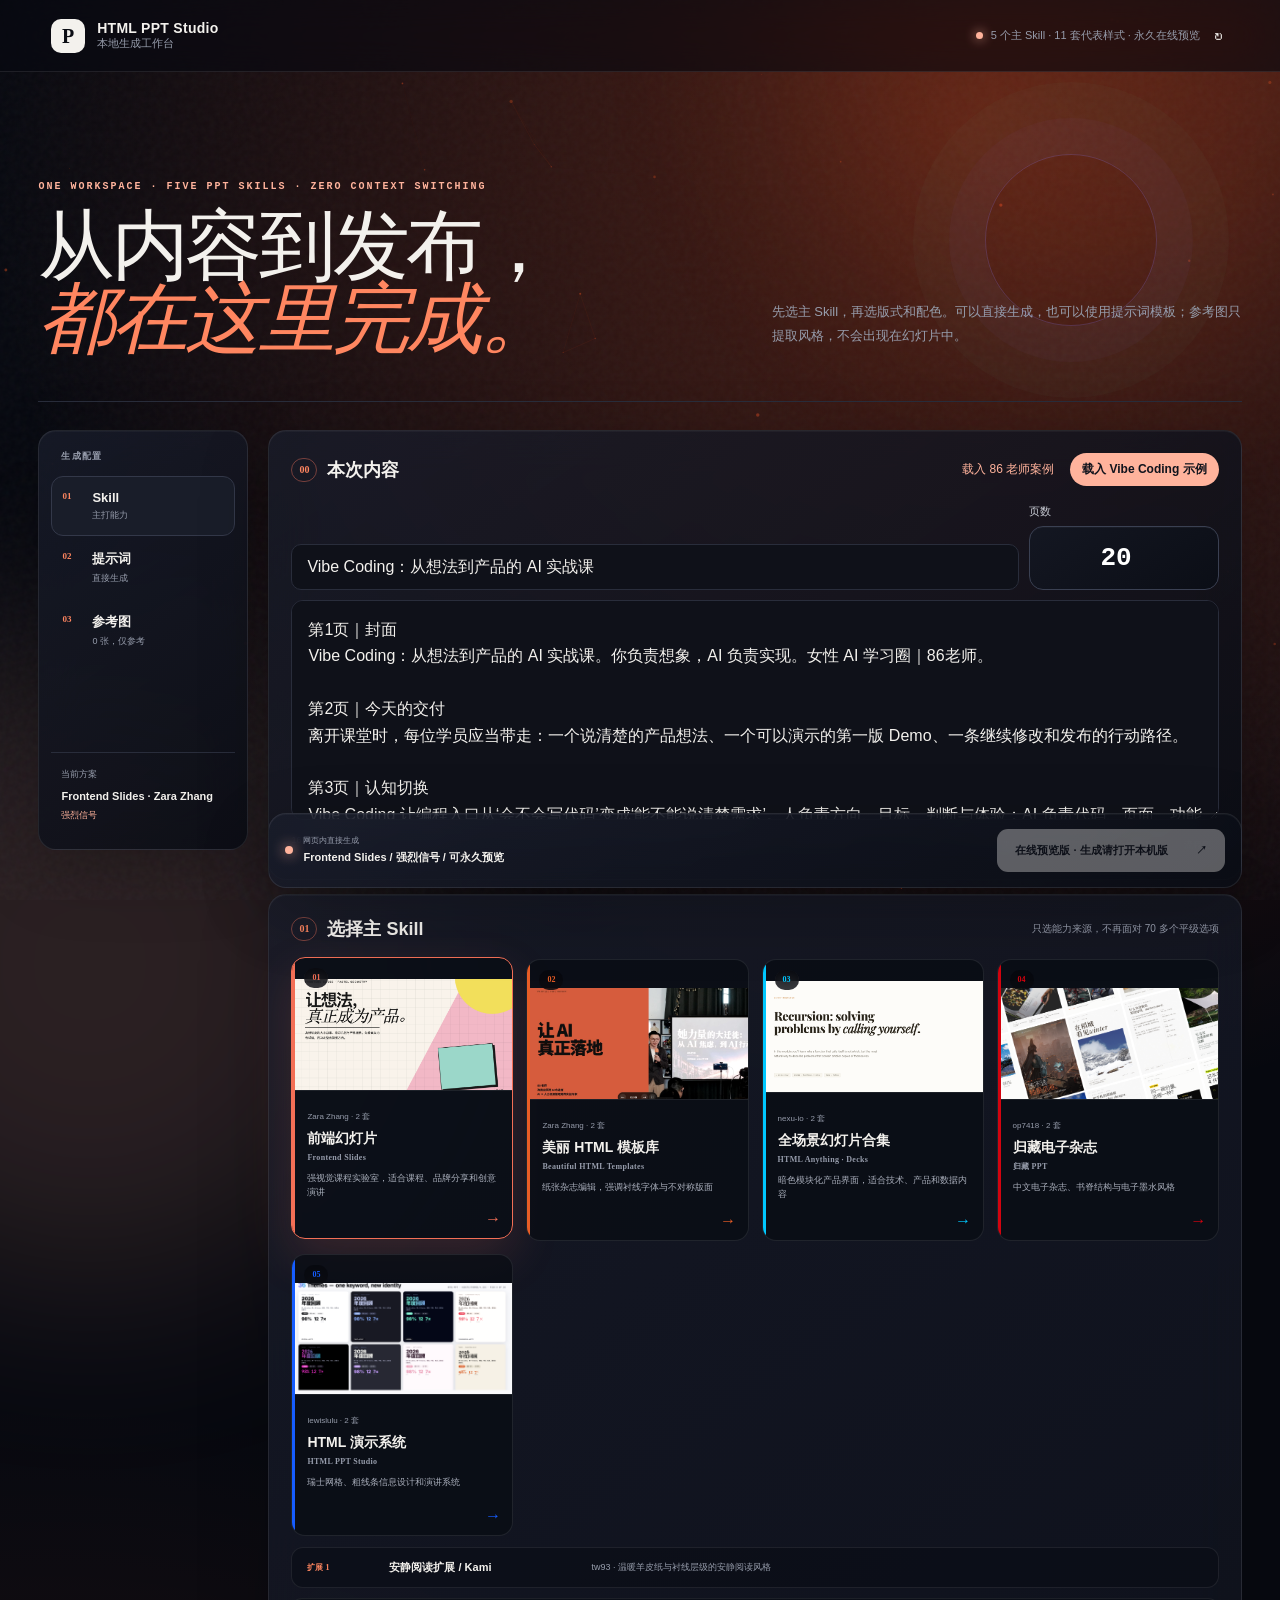
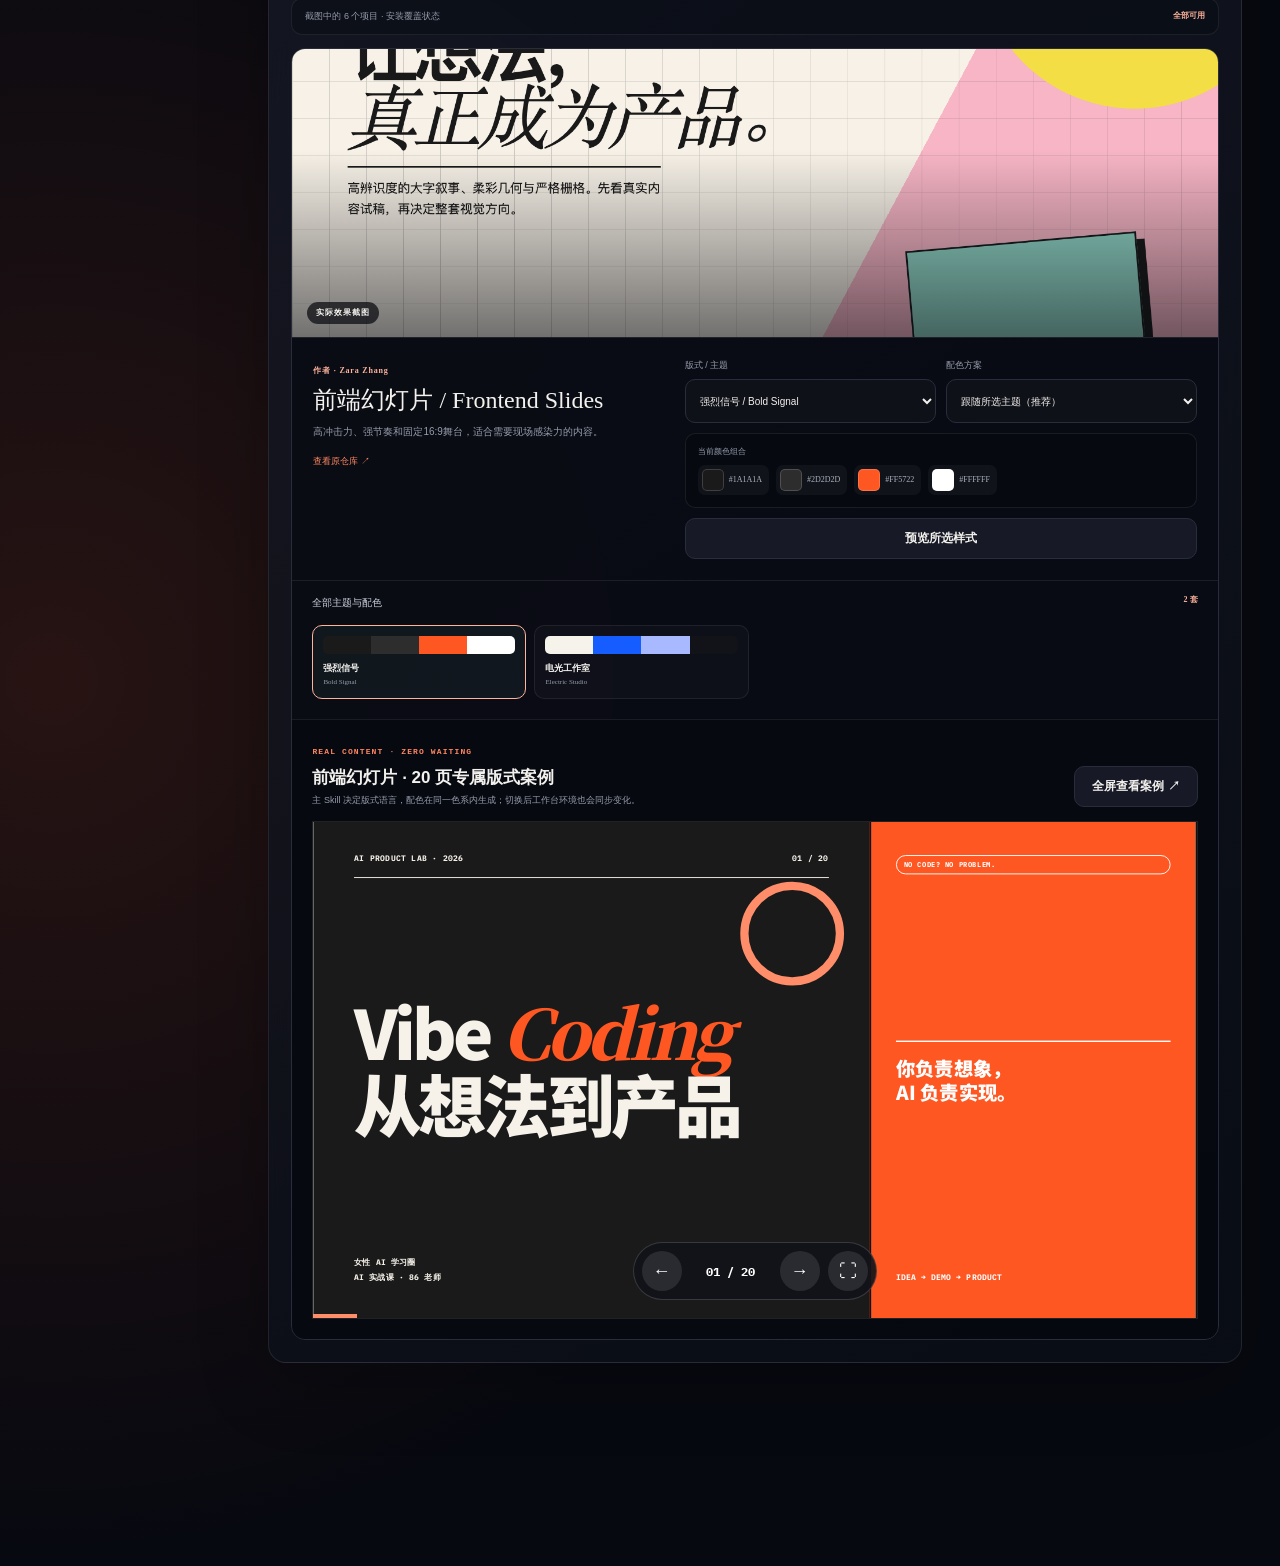
==== index.html @ 8010a440 "feat: publish HTML PPT studio preview" ====
<!doctype html>
<html lang="zh-CN">
<head>
  <meta charset="utf-8">
  <meta name="viewport" content="width=device-width,initial-scale=1">
  <title>HTML PPT Studio · 生成工作台</title>
  <link rel="stylesheet" href="./styles.css?v=20260814-2">
</head>
<body>
  <canvas id="ambient-canvas" aria-hidden="true"></canvas>
  <div class="aurora aurora-a" aria-hidden="true"></div>
  <div class="aurora aurora-b" aria-hidden="true"></div>
  <div class="noise"></div>
  <header class="topbar">
    <div class="brand"><span class="brand-mark">P</span><div><strong>HTML PPT Studio</strong><small>本地生成工作台</small></div></div>
    <div class="top-actions"><span class="status-dot"></span><span id="scan-status">正在读取本地 Skill…</span><button class="icon-btn" id="refresh-btn">↻</button></div>
  </header>

  <main class="v2-main">
    <section class="v2-hero">
      <div><p class="eyebrow">ONE WORKSPACE · FIVE PPT SKILLS · ZERO CONTEXT SWITCHING</p><h1>从内容到发布，<br><em>都在这里完成。</em></h1></div>
      <p>先选主 Skill，再选版式和配色。可以直接生成，也可以使用提示词模板；参考图只提取风格，不会出现在幻灯片中。</p>
    </section>

    <section class="cockpit">
      <aside class="mode-rail">
        <div class="rail-label">生成配置</div>
        <button class="rail-tab active" data-panel="skill-panel"><span>01</span><b>Skill</b><small>主打能力</small></button>
        <button class="rail-tab" data-panel="prompt-panel"><span>02</span><b>提示词</b><small id="prompt-tab-status">直接生成</small></button>
        <button class="rail-tab" data-panel="reference-panel"><span>03</span><b>参考图</b><small id="reference-count">0 张，仅参考</small></button>
        <div class="rail-summary"><span>当前方案</span><strong id="rail-skill">尚未选择</strong><small id="rail-style">—</small></div>
      </aside>

      <div class="builder">
        <section class="content-card">
          <div class="card-heading"><div><span class="step">00</span><h2>本次内容</h2></div><div class="sample-actions"><button class="text-btn" id="profile-sample-btn">载入 86 老师案例</button><button class="text-btn featured" id="sample-btn">载入 Vibe Coding 示例</button></div></div>
          <div class="content-topline"><input id="deck-title" class="title-input" placeholder="主题，例如：Vibe Coding 从想法到产品"><label>页数 <input id="page-count" type="number" value="20" min="3" max="60"></label></div>
          <textarea id="content-input" placeholder="粘贴正文、大纲、文章或会议材料……"></textarea>
          <div class="content-meta"><span id="char-count">0 字</span><div id="content-tags"><span>等待内容</span></div></div>
        </section>

        <section class="config-panel active" id="skill-panel">
          <div class="card-heading"><div><span class="step">01</span><h2>选择主 Skill</h2></div><p>只选能力来源，不再面对 70 多个平级选项</p></div>
          <div class="family-grid" id="family-grid"></div>
          <div class="extension-row" id="extension-row"></div>
          <details class="coverage-drawer"><summary>截图中的 6 个项目 · 安装覆盖状态 <b>全部可用</b></summary><div id="coverage-list"></div></details>
          <div class="skill-detail hidden" id="skill-detail">
            <div class="skill-showcase"><img id="detail-image" alt="Skill 实际效果截图"><span>实际效果截图</span></div>
            <div class="detail-main">
              <div class="detail-copy"><span id="detail-author">作者</span><h3 id="detail-name">Skill</h3><p id="detail-reason"></p><a id="detail-repo" target="_blank" rel="noreferrer">查看原仓库 ↗</a></div>
              <div class="detail-controls">
                <label>版式 / 主题<select id="style-select"></select></label>
                <label>配色方案<select id="color-select"></select></label>
                <div class="selected-palette"><small>当前颜色组合</small><div id="selected-palette-swatches"></div></div>
                <button class="secondary-btn" id="style-preview-btn">预览所选样式</button>
              </div>
            </div>
            <details class="theme-drawer" open><summary><span>全部主题与配色</span><b id="theme-count">0 套</b></summary><div class="theme-gallery" id="theme-gallery"></div></details>
            <section class="instant-case">
              <div class="instant-case-head"><div><span>REAL CONTENT · ZERO WAITING</span><h3 id="instant-case-title">Vibe Coding · 20 页完整课程案例</h3><p id="instant-case-copy">已按完整文稿重构为 20 页；切换任一 Skill、主题或配色即可即时查看。</p></div><button class="secondary-btn" id="open-case-btn">全屏查看案例 ↗</button></div>
              <div class="instant-case-stage"><iframe id="instant-case-frame" title="真实内容案例" sandbox="allow-scripts allow-same-origin allow-forms allow-popups"></iframe></div>
            </section>
          </div>
        </section>

        <section class="config-panel" id="prompt-panel">
          <div class="card-heading"><div><span class="step">02</span><h2>内容生成方式</h2></div><p>直接生成，或套用一个可编辑的提示词模板</p></div>
          <div class="generation-mode">
            <button class="mode-choice active" data-mode="direct"><span>DIRECT</span><b>直接生成</b><small>保留原内容，由所选 Skill 负责结构化</small></button>
            <button class="mode-choice" data-mode="template"><span>PROMPT</span><b>提示词模板</b><small>用流程图、发布会等叙事模板约束生成</small></button>
          </div>
          <div id="template-area" class="template-area hidden">
            <div class="prompt-template-list" id="prompt-template-list"></div>
            <label class="prompt-editor-label">当前提示词，可直接修改<textarea id="prompt-editor"></textarea></label>
          </div>
          <div id="direct-note" class="direct-note"><strong>直接模式</strong><p>系统会把正文、页数、Skill、版式和配色一起交给 Codex，不额外改变你的叙事意图。</p></div>
        </section>

        <section class="config-panel" id="reference-panel">
          <div class="card-heading"><div><span class="step">03</span><h2>添加参考图</h2></div><p>只参考视觉语言，绝不把原图展示到 PPT 页面</p></div>
          <div class="reference-style-block"><div class="mini-heading"><span>已提炼的参考风格</span><small>可直接叠加到任一 Skill</small></div><div id="reference-style-list"></div></div>
          <label class="dropzone" id="dropzone"><input id="reference-input" type="file" accept="image/*" multiple><span class="drop-icon">＋</span><b>拖入或选择新的参考图</b><small>最多 5 张，每张不超过 8MB；生成时作为视觉输入传给 Codex</small></label>
          <div class="reference-grid" id="reference-grid"></div>
          <div class="privacy-note"><span>PRIVATE</span> 图片只保存在本次生成目录中，不会显示在幻灯片里。</div>
        </section>

        <section class="launch-card">
          <div><span class="ready-dot"></span><div><small>网页内直接生成</small><strong id="launch-summary">请选择一个主 Skill</strong></div></div>
          <button class="launch-btn" id="generate-btn" disabled>开始生成 HTML PPT <span>→</span></button>
        </section>

        <section class="job-card hidden" id="job-card">
          <div class="job-head"><div><span class="job-pulse"></span><div><small id="job-status-label">CODEX IS WORKING</small><h2 id="job-title">正在生成</h2></div></div><span id="job-time">刚刚</span></div>
          <div class="job-progress"><i id="job-progress-bar"></i></div>
          <div class="job-metrics">
            <div><small>估算进度</small><strong id="job-progress-text">5%</strong><span id="job-stage">正在排队</span></div>
            <div><small>已用时间</small><strong id="job-elapsed">00:00</strong><span>实时计时</span></div>
            <div><small>预计剩余</small><strong id="job-remaining">约 06:00</strong><span>根据当前阶段估算</span></div>
          </div>
          <aside class="waiting-quote" id="waiting-quote">
            <div class="quote-label"><span>OBSIDIAN WIKI</span><small id="quote-counter">等待时读一句 · 1 / 100</small></div>
            <blockquote id="waiting-quote-text">真正的自动化，是把重复交给机器，把判断留给人。</blockquote>
            <cite id="waiting-quote-source">来自「纳瓦尔宝典」</cite>
          </aside>
          <pre id="job-log">任务已创建…</pre>
          <div class="result-wrap hidden" id="result-wrap">
            <div class="result-toolbar"><strong>生成结果</strong><a id="result-link" target="_blank">在新窗口打开 ↗</a></div>
            <iframe id="result-frame" sandbox="allow-scripts allow-forms allow-popups allow-same-origin"></iframe>
          </div>
        </section>
      </div>
    </section>
  </main>

  <dialog id="preview-dialog" class="modal preview-modal">
    <div class="modal-head"><div><small>LIVE PREVIEW</small><h3 id="preview-title">样式预览</h3></div><button class="close-btn" data-close="preview-dialog">×</button></div>
    <div id="preview-stage" class="preview-stage"></div>
  </dialog>
  <script src="./app.js?v=20260814-2"></script>
</body>
</html>
---- styles.css ----
:root{--bg:#0b0d14;--panel:#12151f;--panel-2:#171a26;--line:#292d3b;--text:#f3f1ed;--muted:#969cab;--workspace-color:#6558f5;--violet:#8b7cf6;--coral:#ff795f;--mint:#74e0bd;--paper:#f2eadc;--shadow:0 24px 70px rgba(0,0,0,.36)}
*{box-sizing:border-box}html{scroll-behavior:smooth}body{margin:0;background:radial-gradient(circle at 75% 8%,rgba(91,73,202,.14),transparent 26%),var(--bg);color:var(--text);font-family:Inter,"PingFang SC","Microsoft YaHei",sans-serif;min-height:100vh}.noise{position:fixed;inset:0;pointer-events:none;opacity:.04;background-image:url("data:image/svg+xml,%3Csvg viewBox='0 0 180 180' xmlns='http://www.w3.org/2000/svg'%3E%3Cfilter id='n'%3E%3CfeTurbulence type='fractalNoise' baseFrequency='.9' numOctaves='2' stitchTiles='stitch'/%3E%3C/filter%3E%3Crect width='100%25' height='100%25' filter='url(%23n)' opacity='.8'/%3E%3C/svg%3E");z-index:20}.topbar{height:72px;border-bottom:1px solid var(--line);display:flex;align-items:center;justify-content:space-between;padding:0 max(28px,4vw);position:sticky;top:0;background:rgba(11,13,20,.82);backdrop-filter:blur(18px);z-index:10}.brand{display:flex;align-items:center;gap:12px}.brand-mark{display:grid;place-items:center;width:34px;height:34px;background:var(--text);color:var(--bg);font:900 20px/1 Georgia;border-radius:10px}.brand div{display:flex;flex-direction:column}.brand strong{font-size:14px;letter-spacing:.02em}.brand small,.top-actions{font-size:11px;color:var(--muted)}.top-actions{display:flex;align-items:center;gap:8px}.status-dot{width:7px;height:7px;background:var(--mint);border-radius:50%;box-shadow:0 0 12px var(--mint)}button,input,textarea,select{font:inherit}.icon-btn,.close-btn{border:0;background:transparent;color:var(--text);cursor:pointer}.icon-btn{font-size:18px}.close-btn{font-size:28px;font-weight:200}main{width:min(1440px,92vw);margin:auto;padding-bottom:140px}.hero{min-height:390px;display:grid;grid-template-columns:1.2fr .8fr;align-items:center;border-bottom:1px solid var(--line)}.eyebrow{font:600 10px/1.4 ui-monospace,SFMono-Regular,Menlo,monospace;letter-spacing:.2em;color:var(--mint)}h1{font:500 clamp(48px,7vw,96px)/.96 Georgia,"Songti SC",serif;letter-spacing:-.045em;margin:18px 0 28px}h1 em{color:var(--coral);font-weight:400}.hero-copy{color:var(--muted);font-size:15px;line-height:1.8;max-width:620px}.hero-orbit{width:260px;aspect-ratio:1;margin-left:auto;border:1px solid rgba(139,124,246,.4);border-radius:50%;position:relative;display:grid;place-items:center;box-shadow:inset 0 0 60px rgba(139,124,246,.08)}.hero-orbit:before,.hero-orbit:after{content:"";position:absolute;border:1px solid rgba(255,255,255,.1);border-radius:50%;inset:34px}.hero-orbit:after{inset:70px}.hero-orbit b{font:800 38px/1 ui-monospace;color:var(--violet);letter-spacing:-.08em}.hero-orbit span{position:absolute;width:12px;height:12px;border-radius:50%;background:var(--coral);box-shadow:0 0 20px currentColor}.hero-orbit span:nth-child(1){top:26px;left:58px;color:var(--coral)}.hero-orbit span:nth-child(2){right:8px;top:122px;background:var(--mint);color:var(--mint)}.hero-orbit span:nth-child(3){bottom:24px;left:68px;background:var(--violet);color:var(--violet)}.workspace-grid{display:grid;grid-template-columns:1.25fr .75fr;gap:18px;margin-top:34px}.panel{background:linear-gradient(145deg,rgba(24,27,40,.96),rgba(16,19,28,.98));border:1px solid var(--line);border-radius:20px;padding:24px;box-shadow:0 16px 50px rgba(0,0,0,.16)}.panel-head,.section-title,.section-title>div{display:flex;align-items:center}.panel-head{gap:12px;margin-bottom:18px}.panel-head h2,.section-title h2{font-size:20px;margin:0}.panel-head p,.section-title p{font-size:12px;color:var(--muted);margin:4px 0 0}.step{font:700 10px/1 ui-monospace;color:var(--coral);border:1px solid rgba(255,121,95,.4);border-radius:99px;padding:6px 7px}.text-btn{margin-left:auto;border:0;color:var(--mint);background:transparent;font-size:12px;cursor:pointer}.title-input,textarea,.search,input,select{color:var(--text);background:#0f1119;border:1px solid var(--line);outline:none}.title-input{width:100%;padding:13px 15px;border-radius:10px;margin-bottom:10px}.composer-panel textarea{width:100%;height:275px;resize:vertical;border-radius:12px;padding:16px;line-height:1.7}.title-input:focus,textarea:focus,.search:focus-within{border-color:var(--violet);box-shadow:0 0 0 3px rgba(139,124,246,.1)}.composer-foot{display:flex;justify-content:space-between;align-items:center;margin-top:12px;color:var(--muted);font-size:11px}.primary-btn,.secondary-btn{border-radius:10px;padding:11px 17px;cursor:pointer;font-weight:700;font-size:12px}.primary-btn{border:0;background:var(--text);color:#10121a}.primary-btn span{margin-left:14px}.secondary-btn{border:1px solid var(--line);background:var(--panel-2);color:var(--text)}.empty-state{height:330px;display:grid;place-items:center;text-align:center;color:var(--muted);padding:40px}.empty-state p{font-size:12px;line-height:1.7;max-width:250px}.radar{width:94px;height:94px;border:1px solid var(--line);border-radius:50%;position:relative;background:repeating-radial-gradient(circle,transparent 0 15px,rgba(139,124,246,.16) 16px 17px)}.radar:before{content:"";position:absolute;inset:46px 0 0 46px;border-left:1px solid var(--violet);transform-origin:top left;transform:rotate(-38deg);height:42px;box-shadow:-5px -16px 26px rgba(139,124,246,.45)}.hidden{display:none!important}.insight-content{padding-top:6px}.insight-hero{background:linear-gradient(135deg,rgba(139,124,246,.2),rgba(255,121,95,.07));border:1px solid rgba(139,124,246,.25);border-radius:14px;padding:20px;display:flex;justify-content:space-between;align-items:center}.insight-hero span{font-size:11px;color:var(--muted)}.insight-hero strong{font:500 24px/1 Georgia,"Songti SC",serif}.chips{display:flex;flex-wrap:wrap;gap:7px;margin:16px 0}.chip{border:1px solid var(--line);color:#b8bdc9;border-radius:99px;padding:6px 9px;font-size:10px}.metric-grid{display:grid;grid-template-columns:repeat(3,1fr);gap:8px}.metric-grid div{padding:13px;background:#0e1018;border-radius:10px}.metric-grid small{display:block;color:var(--muted);font-size:9px;margin-bottom:7px}.metric-grid strong{font-size:13px}.insight-reason{font-size:11px;line-height:1.7;color:var(--muted);border-left:2px solid var(--coral);padding-left:12px;margin-top:18px}.recommend-section,.library-section{margin-top:64px}.section-title{justify-content:space-between;margin-bottom:20px}.section-title>div{gap:11px}.recommend-grid{display:grid;grid-template-columns:repeat(3,1fr);gap:16px}.recommend-card,.template-card{border:1px solid var(--line);background:var(--panel);border-radius:17px;overflow:hidden;transition:.22s ease;position:relative}.recommend-card:hover,.template-card:hover{transform:translateY(-4px);border-color:#454b60;box-shadow:var(--shadow)}.visual-card{height:210px;position:relative;padding:22px;color:var(--card-text,#fff);background:var(--card-bg,#222);overflow:hidden}.visual-card:before{content:"";position:absolute;width:170px;height:170px;border-radius:50%;right:-50px;top:-60px;background:var(--accent-1);opacity:.85;filter:blur(1px)}.visual-card:after{content:"";position:absolute;width:95px;height:95px;border-radius:50%;right:42px;bottom:-42px;background:var(--accent-2);opacity:.7}.visual-card .mini-kicker{font:700 8px/1 ui-monospace;letter-spacing:.16em;position:relative;z-index:1}.visual-card h3{font:500 27px/1.02 Georgia,"Songti SC",serif;max-width:78%;position:absolute;left:22px;bottom:22px;margin:0;z-index:1}.recommend-badge{position:absolute;top:13px;right:13px;background:rgba(10,12,18,.78);backdrop-filter:blur(8px);border-radius:99px;padding:7px 10px;font-size:9px;z-index:2}.card-body{padding:18px}.card-meta{font:700 9px/1 ui-monospace;color:var(--coral);letter-spacing:.08em}.card-body h3{margin:9px 0 7px;font-size:16px}.card-body p{color:var(--muted);font-size:11px;line-height:1.6;height:36px;overflow:hidden}.card-actions{display:flex;gap:8px;margin-top:14px}.card-actions button{flex:1}.toolbar{display:flex;gap:12px;align-items:center;margin-bottom:18px}.search{height:40px;border-radius:10px;display:flex;align-items:center;padding:0 12px;flex:1}.search input{border:0;background:transparent;width:100%;padding-left:8px}.filter-group{display:flex;background:#0f1119;border:1px solid var(--line);border-radius:10px;padding:3px}.filter{border:0;background:transparent;color:var(--muted);padding:8px 10px;font-size:10px;border-radius:7px;cursor:pointer}.filter.active{background:var(--panel-2);color:var(--text)}select{height:40px;border-radius:10px;padding:0 10px;font-size:10px}.catalog-grid{display:grid;grid-template-columns:repeat(4,1fr);gap:14px}.template-card .visual-card{height:150px}.template-card .visual-card h3{font-size:20px}.template-card .card-body{padding:14px}.template-card .card-body h3{font-size:14px}.template-card.selected{border-color:var(--mint);box-shadow:0 0 0 2px rgba(116,224,189,.14)}.tag-row{display:flex;gap:5px;overflow:hidden;margin-top:9px}.tag{font-size:8px;color:var(--muted);padding:4px 6px;background:#0e1018;border-radius:99px;white-space:nowrap}.load-more{display:block;margin:24px auto 0;border:1px solid var(--line);background:transparent;color:var(--text);border-radius:99px;padding:10px 20px;cursor:pointer}.selection-dock{position:fixed;left:50%;bottom:24px;transform:translateX(-50%);width:min(1080px,92vw);height:78px;background:rgba(22,25,37,.92);backdrop-filter:blur(22px);border:1px solid #383d4e;border-radius:18px;box-shadow:var(--shadow);z-index:15;display:flex;align-items:center;padding:12px;gap:14px}.dock-swatch{width:52px;height:52px;border-radius:12px;background:linear-gradient(135deg,var(--violet),var(--coral))}.dock-copy{display:flex;flex-direction:column;min-width:190px}.dock-copy small{color:var(--muted);font-size:9px}.dock-copy strong{font-size:14px;margin:3px 0}.dock-copy span{font-size:9px;color:var(--muted)}.dock-options{display:flex;gap:12px;margin-left:auto}.dock-options label{font-size:10px;color:#bdc1cc}.modal{width:min(1180px,92vw);border:1px solid #383d4e;border-radius:20px;background:#10131c;color:var(--text);padding:0;box-shadow:var(--shadow)}.modal::backdrop{background:rgba(3,4,8,.78);backdrop-filter:blur(7px)}.modal-head{height:72px;padding:0 22px;border-bottom:1px solid var(--line);display:flex;align-items:center;justify-content:space-between}.modal-head small{font:700 8px/1 ui-monospace;letter-spacing:.16em;color:var(--mint)}.modal-head h3{margin:6px 0 0;font-size:17px}.preview-stage{aspect-ratio:16/9;background:#080a10;margin:24px;border-radius:12px;overflow:hidden}.preview-stage iframe{width:100%;height:100%;border:0;background:white}.synthetic-preview{height:100%;display:grid;place-items:center;text-align:left;padding:8%;position:relative;overflow:hidden}.synthetic-preview:before{content:"";position:absolute;width:42%;aspect-ratio:1;border-radius:50%;background:var(--sp1);right:-10%;top:-20%}.synthetic-preview div{position:relative;z-index:1;width:100%}.synthetic-preview small{font:700 10px/1 ui-monospace;letter-spacing:.18em}.synthetic-preview h4{font:500 clamp(36px,6vw,82px)/.95 Georgia,"Songti SC",serif;margin:20px 0;max-width:72%}.tryout-info{padding:16px 22px;display:flex;justify-content:space-between;color:var(--muted);font-size:10px}.tryout-info span{color:var(--mint)}.slides-row{display:grid;grid-template-columns:repeat(3,1fr);gap:12px;padding:0 22px 24px}.mock-slide{aspect-ratio:16/9;border-radius:10px;padding:7%;position:relative;overflow:hidden;color:var(--mock-text);background:var(--mock-bg)}.mock-slide:before{content:"";position:absolute;width:45%;aspect-ratio:1;border-radius:50%;right:-22%;top:-35%;background:var(--mock-a);opacity:.8}.mock-slide small,.mock-slide h4,.mock-slide p,.mock-slide ol{position:relative;z-index:1}.mock-slide small{font:700 6px/1 ui-monospace;letter-spacing:.12em}.mock-slide h4{font:500 20px/1.05 Georgia,"Songti SC",serif;margin:12px 0;max-width:80%}.mock-slide p,.mock-slide li{font-size:7px;line-height:1.5;max-width:82%}.mock-slide ol{padding-left:14px}.brief-modal{width:min(860px,92vw)}.brief-modal textarea{width:calc(100% - 44px);height:440px;margin:22px;padding:18px;border-radius:12px;resize:vertical;line-height:1.65;font-family:ui-monospace,SFMono-Regular,Menlo,monospace;font-size:11px}.brief-actions{display:flex;align-items:center;gap:10px;padding:0 22px 22px}.brief-actions span{margin-right:auto;color:var(--muted);font-size:10px}
@media(max-width:1000px){.catalog-grid{grid-template-columns:repeat(3,1fr)}.dock-options{display:none}}
@media(max-width:760px){main{width:min(94vw,680px)}.hero{grid-template-columns:1fr;min-height:440px}.hero-orbit{display:none}.workspace-grid{grid-template-columns:1fr}.recommend-grid,.catalog-grid{grid-template-columns:1fr 1fr}.toolbar{flex-wrap:wrap}.search{flex-basis:100%}.selection-dock{height:auto;flex-wrap:wrap}.dock-copy{min-width:0;flex:1}.slides-row{grid-template-columns:1fr}.top-actions #scan-status{display:none}}
@media(max-width:500px){.recommend-grid,.catalog-grid{grid-template-columns:1fr}.hero h1{font-size:50px}.filter-group{overflow:auto;width:100%}.selection-dock .secondary-btn{display:none}}

/* V2 cockpit */
.v2-main{width:min(1380px,94vw);padding-bottom:100px}.v2-hero{min-height:330px;display:flex;align-items:flex-end;justify-content:space-between;border-bottom:1px solid var(--line);padding:54px 0 44px}.v2-hero h1{font-size:clamp(46px,6vw,82px);margin:16px 0 0}.v2-hero>p{max-width:470px;color:var(--muted);font-size:13px;line-height:1.8;margin:0 0 10px}.cockpit{display:grid;grid-template-columns:210px minmax(0,1fr);gap:20px;margin-top:28px}.mode-rail{position:sticky;top:92px;align-self:start;background:#10131c;border:1px solid var(--line);border-radius:18px;padding:12px}.rail-label{font:700 9px/1 ui-monospace;letter-spacing:.14em;color:var(--muted);padding:9px 10px 15px}.rail-tab{width:100%;display:grid;grid-template-columns:30px 1fr;grid-template-rows:auto auto;text-align:left;border:1px solid transparent;background:transparent;color:var(--text);padding:13px 10px;border-radius:12px;cursor:pointer}.rail-tab span{grid-row:1/3;color:var(--coral);font:700 9px/1.4 ui-monospace}.rail-tab b{font-size:13px}.rail-tab small{color:var(--muted);font-size:9px;margin-top:4px}.rail-tab.active{background:#191d29;border-color:#333849}.rail-summary{margin-top:90px;border-top:1px solid var(--line);padding:15px 10px;display:flex;flex-direction:column}.rail-summary span{color:var(--muted);font-size:9px}.rail-summary strong{font-size:11px;margin:8px 0 5px;line-height:1.4}.rail-summary small{color:var(--mint);font-size:9px;line-height:1.4}.builder{min-width:0}.content-card,.config-panel,.launch-card,.job-card{background:linear-gradient(145deg,rgba(23,26,39,.98),rgba(15,18,27,.98));border:1px solid var(--line);border-radius:18px;padding:22px;margin-bottom:14px}.card-heading{display:flex;align-items:center;justify-content:space-between;margin-bottom:18px}.card-heading>div{display:flex;align-items:center;gap:10px}.card-heading h2{font-size:18px;margin:0}.card-heading p{color:var(--muted);font-size:10px;margin:0}.content-topline{display:grid;grid-template-columns:1fr 120px;gap:10px}.content-topline .title-input{margin:0}.content-topline label,.detail-controls label{display:flex;flex-direction:column;gap:7px;color:var(--muted);font-size:9px}.content-topline label input{height:44px;border-radius:10px;padding:0 12px}.content-card>textarea{width:100%;height:220px;border-radius:12px;padding:16px;margin-top:10px;resize:vertical;line-height:1.65}.content-meta{display:flex;justify-content:space-between;margin-top:10px;color:var(--muted);font-size:9px}.content-meta div{display:flex;gap:6px}.content-meta div span{padding:5px 8px;background:#0d1018;border-radius:99px}.config-panel{display:none}.config-panel.active{display:block}.family-grid{display:grid;grid-template-columns:repeat(5,1fr);gap:10px}.family-card{min-height:170px;text-align:left;color:var(--text);background:#0e1119;border:1px solid var(--line);border-radius:14px;padding:15px;cursor:pointer;position:relative;overflow:hidden}.family-card:before{content:"";position:absolute;left:0;top:0;bottom:0;width:3px;background:var(--family-accent)}.family-card:hover,.family-card.selected{border-color:var(--family-accent);transform:translateY(-2px)}.family-card.selected{box-shadow:0 0 0 2px color-mix(in srgb,var(--family-accent) 18%,transparent)}.family-index{font:700 8px/1 ui-monospace;color:var(--family-accent)}.family-card small{color:var(--muted);font-size:8px}.family-card h3{font-size:14px;margin:9px 0}.family-card p{font-size:9px;line-height:1.55;color:#a9aebb;margin:0}.family-card i{position:absolute;right:12px;bottom:10px;color:var(--family-accent)}.skill-detail{display:grid;grid-template-columns:1fr 1.1fr;gap:24px;background:#0c0f17;border:1px solid var(--line);border-radius:14px;padding:18px;margin-top:13px}.detail-copy>span{font:700 8px/1 ui-monospace;color:var(--mint);letter-spacing:.1em}.detail-copy h3{font:500 24px/1.1 Georgia,"Songti SC",serif;margin:10px 0}.detail-copy p{font-size:10px;line-height:1.65;color:var(--muted)}.detail-copy a{color:var(--coral);font-size:9px;text-decoration:none}.detail-controls{display:grid;grid-template-columns:1fr 1fr;gap:10px}.detail-controls select{width:100%;height:44px}.detail-controls button{grid-column:1/3}.generation-mode{display:grid;grid-template-columns:1fr 1fr;gap:12px}.mode-choice{display:grid;text-align:left;padding:18px;border-radius:14px;border:1px solid var(--line);background:#0e1119;color:var(--text);cursor:pointer}.mode-choice span,.prompt-card span{font:700 8px/1 ui-monospace;color:var(--mint);letter-spacing:.12em}.mode-choice b{font-size:16px;margin:11px 0 6px}.mode-choice small{font-size:9px;color:var(--muted)}.mode-choice.active{border-color:var(--violet);background:rgba(139,124,246,.08)}.template-area{margin-top:14px}.prompt-template-list{display:grid;grid-template-columns:repeat(3,1fr);gap:10px}.prompt-card{display:flex;flex-direction:column;text-align:left;background:#0d1018;color:var(--text);border:1px solid var(--line);border-radius:12px;padding:14px;cursor:pointer}.prompt-card b{font-size:13px;margin:8px 0 5px}.prompt-card small{color:var(--muted);font-size:9px}.prompt-card.selected{border-color:var(--mint)}.prompt-editor-label{display:flex;flex-direction:column;gap:8px;color:var(--muted);font-size:9px;margin-top:12px}.prompt-editor-label textarea{height:150px;border-radius:12px;padding:14px;line-height:1.6}.direct-note,.privacy-note{margin-top:14px;padding:14px;border-left:2px solid var(--mint);background:#0d1018}.direct-note strong{font-size:11px}.direct-note p{color:var(--muted);font-size:9px;margin:6px 0 0}.dropzone{min-height:190px;border:1px dashed #41475a;border-radius:16px;display:flex;flex-direction:column;align-items:center;justify-content:center;cursor:pointer;background:#0d1018}.dropzone.dragging{border-color:var(--mint);background:rgba(116,224,189,.05)}.dropzone input{display:none}.drop-icon{width:42px;height:42px;border:1px solid var(--line);border-radius:50%;display:grid;place-items:center;font-size:22px;color:var(--mint)}.dropzone b{font-size:13px;margin:12px 0 6px}.dropzone small{font-size:9px;color:var(--muted)}.reference-grid{display:grid;grid-template-columns:repeat(5,1fr);gap:10px;margin-top:12px}.reference-grid figure{margin:0;position:relative;background:#0d1018;border-radius:10px;overflow:hidden}.reference-grid img{width:100%;height:100px;object-fit:cover}.reference-grid figcaption{font-size:8px;color:var(--muted);padding:7px;white-space:nowrap;overflow:hidden;text-overflow:ellipsis}.reference-grid button{position:absolute;right:5px;top:5px;width:22px;height:22px;border:0;border-radius:50%;background:rgba(0,0,0,.7);color:white;cursor:pointer}.privacy-note{font-size:9px;color:var(--muted)}.privacy-note span{font:700 8px/1 ui-monospace;color:var(--mint);margin-right:8px}.launch-card{display:flex;align-items:center;justify-content:space-between;padding:15px 16px;position:sticky;bottom:12px;z-index:8;box-shadow:var(--shadow)}.launch-card>div{display:flex;align-items:center;gap:10px}.launch-card>div>div{display:flex;flex-direction:column}.launch-card small{font-size:8px;color:var(--muted)}.launch-card strong{font-size:11px;margin-top:4px}.ready-dot{width:8px;height:8px;background:var(--mint);border-radius:50%;box-shadow:0 0 14px var(--mint)}.launch-btn{border:0;border-radius:11px;background:var(--text);color:#10121a;padding:14px 18px;font-weight:800;font-size:11px;cursor:pointer}.launch-btn:disabled{opacity:.35;cursor:not-allowed}.launch-btn span{margin-left:25px}.job-card{padding:0;overflow:hidden}.job-head{display:flex;justify-content:space-between;align-items:center;padding:20px}.job-head>div{display:flex;align-items:center;gap:12px}.job-head small{font:700 8px/1 ui-monospace;color:var(--mint)}.job-head h2{font-size:15px;margin:6px 0 0}.job-head>span{font-size:9px;color:var(--muted)}.job-pulse{width:12px;height:12px;border:2px solid var(--violet);border-radius:50%;box-shadow:0 0 18px var(--violet)}.job-progress{height:2px;background:#0b0d14}.job-progress i{display:block;width:12%;height:100%;background:linear-gradient(90deg,var(--violet),var(--mint));transition:width .4s}.job-card pre{max-height:210px;overflow:auto;margin:0;padding:18px 20px;background:#0a0d14;color:#aab0bd;font:9px/1.7 ui-monospace,SFMono-Regular,Menlo,monospace;white-space:pre-wrap}.result-wrap{border-top:1px solid var(--line)}.result-toolbar{height:48px;display:flex;align-items:center;justify-content:space-between;padding:0 18px}.result-toolbar strong{font-size:11px}.result-toolbar a{color:var(--mint);font-size:9px}.result-wrap iframe{width:100%;aspect-ratio:16/9;border:0;background:white}
@media(max-width:1100px){.family-grid{grid-template-columns:repeat(3,1fr)}.cockpit{grid-template-columns:170px 1fr}}
@media(max-width:760px){.v2-hero{display:block}.v2-hero>p{margin-top:22px}.cockpit{display:block}.mode-rail{position:static;display:grid;grid-template-columns:repeat(3,1fr);margin-bottom:12px}.rail-label,.rail-summary{display:none}.rail-tab{grid-template-columns:22px 1fr}.family-grid{grid-template-columns:1fr 1fr}.skill-detail{grid-template-columns:1fr}.prompt-template-list{grid-template-columns:1fr}.launch-card{bottom:6px}.reference-grid{grid-template-columns:repeat(3,1fr)}}

/* V3 visual system — aurora glass, particles, bilingual theme palettes */
body{background:radial-gradient(circle at 76% 4%,color-mix(in srgb,var(--workspace-color) 28%,transparent),transparent 31%),radial-gradient(circle at 4% 72%,color-mix(in srgb,var(--workspace-color) 13%,transparent),transparent 34%),#070910;min-height:100vh;transition:background .55s ease}
#ambient-canvas{position:fixed;inset:0;z-index:-3;pointer-events:none}
.aurora{position:fixed;width:50vw;height:50vw;border-radius:50%;filter:blur(110px);opacity:.14;z-index:-4;pointer-events:none;animation:aurora-drift 18s ease-in-out infinite alternate}
.aurora-a{background:var(--workspace-color);top:-24vw;right:-12vw}.aurora-b{background:color-mix(in srgb,var(--workspace-color) 48%,#ffffff);bottom:-30vw;left:-18vw;animation-delay:-8s}
.noise{position:fixed;inset:0;z-index:-2;pointer-events:none;opacity:.045;background-image:url("data:image/svg+xml,%3Csvg viewBox='0 0 180 180' xmlns='http://www.w3.org/2000/svg'%3E%3Cfilter id='n'%3E%3CfeTurbulence type='fractalNoise' baseFrequency='.85' numOctaves='3' stitchTiles='stitch'/%3E%3C/filter%3E%3Crect width='100%25' height='100%25' filter='url(%23n)' opacity='.8'/%3E%3C/svg%3E")}
@keyframes aurora-drift{to{transform:translate3d(10vw,7vh,0) scale(1.15)}}
.topbar{background:rgba(8,10,17,.68);backdrop-filter:blur(24px) saturate(140%);border-color:rgba(255,255,255,.09)}
.v2-hero{position:relative}.v2-hero:after{content:"";position:absolute;right:7%;top:25%;width:170px;height:170px;border:1px solid rgba(139,124,246,.24);border-radius:50%;box-shadow:0 0 0 36px rgba(139,124,246,.035),0 0 0 72px rgba(116,224,189,.025);animation:orbit-pulse 8s ease-in-out infinite}
@keyframes orbit-pulse{50%{transform:scale(1.08);opacity:.68}}
.content-card,.config-panel,.launch-card,.job-card,.mode-rail{background:linear-gradient(145deg,rgba(25,29,43,.78),rgba(10,13,21,.88));backdrop-filter:blur(22px) saturate(125%);border-color:rgba(255,255,255,.09);box-shadow:inset 0 1px 0 rgba(255,255,255,.035),0 22px 70px rgba(0,0,0,.22)}
.content-topline{grid-template-columns:minmax(0,1fr) 190px;align-items:end}.content-topline label{font-size:11px;letter-spacing:.08em;color:#c8cbd4}.content-topline label input{height:64px!important;border-radius:14px!important;padding:0 18px!important;font:750 26px/1 ui-monospace,SFMono-Regular,Menlo,monospace!important;text-align:center;color:#fff;background:linear-gradient(145deg,rgba(20,23,34,.96),rgba(11,14,22,.98));border-color:#3a4052;box-shadow:inset 0 1px 0 rgba(255,255,255,.035)}.content-topline label input:focus{border-color:var(--mint);box-shadow:0 0 0 3px rgba(116,224,189,.11),inset 0 1px 0 rgba(255,255,255,.04)}
.family-grid{grid-template-columns:repeat(4,1fr);gap:13px}
.family-card{min-height:282px;padding:0;background:rgba(10,13,21,.78);border-color:rgba(255,255,255,.09);transition:transform .28s ease,border-color .28s ease,box-shadow .28s ease}
.family-card:before{z-index:3}.family-card>img{width:100%;height:112px;object-fit:cover;display:block;border-bottom:1px solid rgba(255,255,255,.08);filter:saturate(.85) contrast(1.02);transition:transform .45s ease,filter .45s ease}.family-card:hover>img{transform:scale(1.035);filter:saturate(1) contrast(1.05)}
.family-card>.family-index{position:absolute;z-index:4;top:10px;left:12px;background:rgba(6,8,13,.78);backdrop-filter:blur(8px);padding:6px 8px;border-radius:99px}
.family-card>div{padding:14px 15px 17px}.family-card h3{margin:7px 0 9px}.family-card h3 em{display:block;font:600 8px/1.3 ui-monospace;color:var(--muted);margin-top:5px;font-style:normal;letter-spacing:.04em}.family-card i{z-index:4}.family-card.selected{box-shadow:0 18px 48px color-mix(in srgb,var(--family-accent) 16%,transparent)}
.extension-row{margin-top:11px}.extension-card{width:100%;border:1px solid rgba(255,255,255,.08);background:rgba(10,13,21,.62);color:var(--text);border-radius:12px;padding:12px 15px;display:grid;grid-template-columns:70px 190px 1fr;gap:12px;text-align:left;align-items:center}.extension-card span{font:700 8px/1 ui-monospace;color:var(--coral)}.extension-card b{font-size:11px}.extension-card small{font-size:9px;color:var(--muted)}.extension-card.selected{border-color:#b88b57}
.coverage-drawer{margin:10px 0 13px;border:1px solid rgba(255,255,255,.07);border-radius:11px;background:rgba(8,11,18,.46);padding:0 13px}.coverage-drawer summary{padding:11px 0;cursor:pointer;list-style:none;font-size:9px;color:var(--muted);display:flex;justify-content:space-between}.coverage-drawer summary::-webkit-details-marker{display:none}.coverage-drawer summary b{color:var(--mint);font-size:8px}#coverage-list{display:grid;grid-template-columns:repeat(2,1fr);gap:1px 18px;border-top:1px solid rgba(255,255,255,.06);padding:8px 0 11px}#coverage-list>div{display:grid;grid-template-columns:16px 145px 1fr auto;align-items:center;gap:7px;padding:7px 0}#coverage-list span{color:var(--mint)}#coverage-list b{font:600 8px/1 ui-monospace}#coverage-list small{font-size:8px;color:var(--muted)}#coverage-list em{font-style:normal;font-size:7px;color:var(--mint);border:1px solid rgba(116,224,189,.2);border-radius:99px;padding:4px 6px}
.skill-detail{display:block;padding:0;overflow:hidden;background:rgba(8,11,18,.72)}
.skill-showcase{position:relative;aspect-ratio:16/5;overflow:hidden;border-bottom:1px solid rgba(255,255,255,.09)}.skill-showcase img{width:100%;height:100%;object-fit:cover;object-position:center;display:block}.skill-showcase:after{content:"";position:absolute;inset:0;background:linear-gradient(180deg,transparent 35%,rgba(5,7,12,.55))}.skill-showcase>span{position:absolute;z-index:2;left:15px;bottom:13px;font:700 8px/1 ui-monospace;letter-spacing:.12em;background:rgba(5,7,12,.7);padding:7px 9px;border-radius:99px}
.detail-main{display:grid;grid-template-columns:.8fr 1.2fr;gap:30px;padding:21px}.detail-controls{align-content:start}.selected-palette{grid-column:1/3;padding:12px;border:1px solid rgba(255,255,255,.08);border-radius:10px;background:rgba(5,7,12,.45)}.selected-palette>small{display:block;font-size:8px;color:var(--muted);margin-bottom:8px}.selected-palette>div{display:flex;gap:7px;flex-wrap:wrap}.selected-palette span{display:flex;align-items:center;gap:5px;padding:4px 7px 4px 4px;border-radius:7px;background:rgba(255,255,255,.04)}.selected-palette i{width:22px;height:22px;border-radius:5px;background:var(--swatch);box-shadow:inset 0 0 0 1px rgba(255,255,255,.16)}.selected-palette b{font:500 8px/1 ui-monospace;color:#aeb3c0}
.theme-drawer{border-top:1px solid rgba(255,255,255,.08);padding:0 20px 20px}.theme-drawer summary{list-style:none;cursor:pointer;padding:15px 0;display:flex;justify-content:space-between;font-size:10px;color:#cbd0dc}.theme-drawer summary::-webkit-details-marker{display:none}.theme-drawer summary b{font:700 8px/1 ui-monospace;color:var(--mint)}
.theme-gallery{display:grid;grid-template-columns:repeat(4,minmax(0,1fr));gap:8px;max-height:350px;overflow:auto;padding-right:5px}.theme-chip{min-width:0;text-align:left;padding:10px;border-radius:10px;color:var(--text);background:rgba(255,255,255,.025);border:1px solid rgba(255,255,255,.07);cursor:pointer}.theme-chip.selected{border-color:var(--mint);background:rgba(116,224,189,.055)}.theme-chip>div{height:18px;display:flex;border-radius:5px;overflow:hidden;margin-bottom:8px}.theme-chip i{flex:1;background:var(--swatch)}.theme-chip b,.theme-chip small{display:block;white-space:nowrap;overflow:hidden;text-overflow:ellipsis}.theme-chip b{font-size:9px}.theme-chip small{font:500 7px/1.4 ui-monospace;color:var(--muted);margin-top:3px}
.reference-style-block{margin-bottom:14px}.mini-heading{display:flex;justify-content:space-between;align-items:center;margin-bottom:9px}.mini-heading span{font-size:11px}.mini-heading small{font-size:8px;color:var(--muted)}#reference-style-list{display:grid;grid-template-columns:1fr 2fr;gap:9px}.reference-style-card{min-height:112px;border:1px solid rgba(255,255,255,.08);border-radius:12px;background:rgba(8,11,18,.68);color:var(--text);padding:10px;text-align:left;display:flex;gap:12px;align-items:center;overflow:hidden}.reference-style-card.selected{border-color:var(--mint);box-shadow:0 0 0 2px rgba(116,224,189,.08)}.reference-style-card>img{width:150px;height:90px;object-fit:cover;border-radius:7px}.reference-style-card>.no-ref{width:74px;height:74px;display:grid;place-items:center;border:1px dashed rgba(255,255,255,.15);border-radius:50%;font:700 8px/1 ui-monospace;color:var(--muted)}.reference-style-card>div{min-width:0}.reference-style-card b,.reference-style-card small{display:block}.reference-style-card b{font-size:11px;margin-bottom:5px}.reference-style-card small{font-size:8px;color:var(--muted);line-height:1.5}.ref-swatches{display:flex;margin-top:8px}.ref-swatches i{width:26px;height:7px;background:var(--swatch)}
.dropzone{background:rgba(8,11,18,.58)}
@media(min-width:1080px){.prompt-template-list{grid-template-columns:repeat(4,1fr)}}
@media(max-width:1100px){.family-grid{grid-template-columns:repeat(2,1fr)}.theme-gallery{grid-template-columns:repeat(3,1fr)}}
@media(max-width:760px){.v2-hero:after{display:none}.family-grid{grid-template-columns:1fr}.detail-main{grid-template-columns:1fr}.detail-controls{grid-template-columns:1fr}.detail-controls button,.selected-palette{grid-column:auto}.theme-gallery{grid-template-columns:repeat(2,1fr)}#reference-style-list{grid-template-columns:1fr}.extension-card{grid-template-columns:60px 1fr}.extension-card small{grid-column:1/3}.skill-showcase{aspect-ratio:16/8}#coverage-list{grid-template-columns:1fr}#coverage-list>div{grid-template-columns:16px 120px 1fr auto}.content-topline{grid-template-columns:minmax(0,1fr) 132px}.content-topline label input{height:56px!important;font-size:22px!important}}
@media(prefers-reduced-motion:reduce){.aurora,.v2-hero:after{animation:none!important}.family-card,.family-card>img{transition:none!important}}

/* V4 generation progress + Obsidian Wiki quote intermission */
.job-metrics{display:grid;grid-template-columns:1.2fr 1fr 1fr;gap:1px;background:rgba(255,255,255,.07);border-bottom:1px solid rgba(255,255,255,.07)}
.job-metrics>div{min-height:104px;padding:18px 20px;background:rgba(9,12,19,.82);display:grid;grid-template-columns:auto 1fr;align-content:center;column-gap:12px}
.job-metrics small{grid-column:1/3;font:700 8px/1 ui-monospace,SFMono-Regular,Menlo,monospace;letter-spacing:.14em;color:var(--muted);text-transform:uppercase;margin-bottom:10px}
.job-metrics strong{font:750 clamp(23px,3vw,38px)/1 ui-monospace,SFMono-Regular,Menlo,monospace;color:#f4f2ee;letter-spacing:-.05em}
.job-metrics>div:first-child strong{color:var(--mint)}
.job-metrics span{align-self:end;color:var(--muted);font-size:9px;line-height:1.4}
.waiting-quote{position:relative;min-height:190px;padding:25px 28px 27px;overflow:hidden;background:radial-gradient(circle at 92% 10%,rgba(116,224,189,.09),transparent 28%),linear-gradient(135deg,rgba(139,124,246,.075),rgba(9,12,19,.72));border-bottom:1px solid rgba(255,255,255,.07)}
.waiting-quote:after{content:'“';position:absolute;right:23px;bottom:-66px;font:200 190px/1 Georgia,serif;color:rgba(255,255,255,.035);pointer-events:none}
.quote-label{display:flex;justify-content:space-between;align-items:center}.quote-label span{font:800 8px/1 ui-monospace,SFMono-Regular,Menlo,monospace;letter-spacing:.17em;color:var(--coral)}.quote-label small{font-size:8px;color:var(--muted)}
.waiting-quote blockquote{position:relative;z-index:1;max-width:850px;margin:25px 0 18px;font:500 clamp(19px,2.5vw,30px)/1.48 Georgia,'Songti SC','Noto Serif SC',serif;letter-spacing:-.02em;color:#f1eee8;transition:opacity .26s ease,transform .26s ease}
.waiting-quote cite{position:relative;z-index:1;font:500 9px/1.4 ui-monospace,SFMono-Regular,Menlo,monospace;color:var(--mint);font-style:normal;transition:opacity .26s ease}
.waiting-quote.changing blockquote,.waiting-quote.changing cite{opacity:0;transform:translateY(7px)}
.job-card[data-status="completed"] .job-pulse{border-color:var(--mint);background:var(--mint)}.job-card[data-status="failed"] .job-pulse{border-color:var(--coral);background:var(--coral)}
@media(max-width:760px){.job-metrics{grid-template-columns:1fr 1fr}.job-metrics>div:first-child{grid-column:1/3}.waiting-quote{min-height:210px;padding:22px}.quote-label{align-items:flex-start;gap:10px}.waiting-quote blockquote{font-size:20px}}
@media(prefers-reduced-motion:reduce){.waiting-quote blockquote,.waiting-quote cite{transition:none!important}}

/* V5 instant real-content case library */
.sample-actions{display:flex;align-items:center;gap:13px}.sample-actions .featured{color:#10131c;background:var(--mint);border-radius:99px;padding:8px 12px;font-weight:800}.sample-actions .featured:hover{box-shadow:0 0 24px rgba(116,224,189,.23)}
.instant-case{border-top:1px solid rgba(255,255,255,.08);padding:20px;background:rgba(5,8,13,.56)}.instant-case-head{display:flex;justify-content:space-between;align-items:end;gap:22px;margin-bottom:14px}.instant-case-head>div>span{font:800 8px/1 ui-monospace,SFMono-Regular,Menlo,monospace;letter-spacing:.14em;color:var(--coral)}.instant-case-head h3{font-size:17px;margin:8px 0 5px}.instant-case-head p{font-size:9px;color:var(--muted);margin:0}.instant-case-head button{flex:0 0 auto}.instant-case-stage{position:relative;aspect-ratio:16/9;background:#050608;border:1px solid rgba(255,255,255,.11);overflow:hidden}.instant-case-stage:before{content:'即时案例预览';position:absolute;z-index:0;inset:0;display:grid;place-items:center;color:var(--muted);font:700 9px ui-monospace}.instant-case-stage iframe{position:relative;z-index:1;width:100%;height:100%;border:0;background:#111}
@media(max-width:760px){.sample-actions{align-items:flex-end;flex-direction:column;gap:4px}.sample-actions .text-btn{font-size:9px}.instant-case-head{display:block}.instant-case-head button{margin-top:12px}.instant-case{padding:12px}}
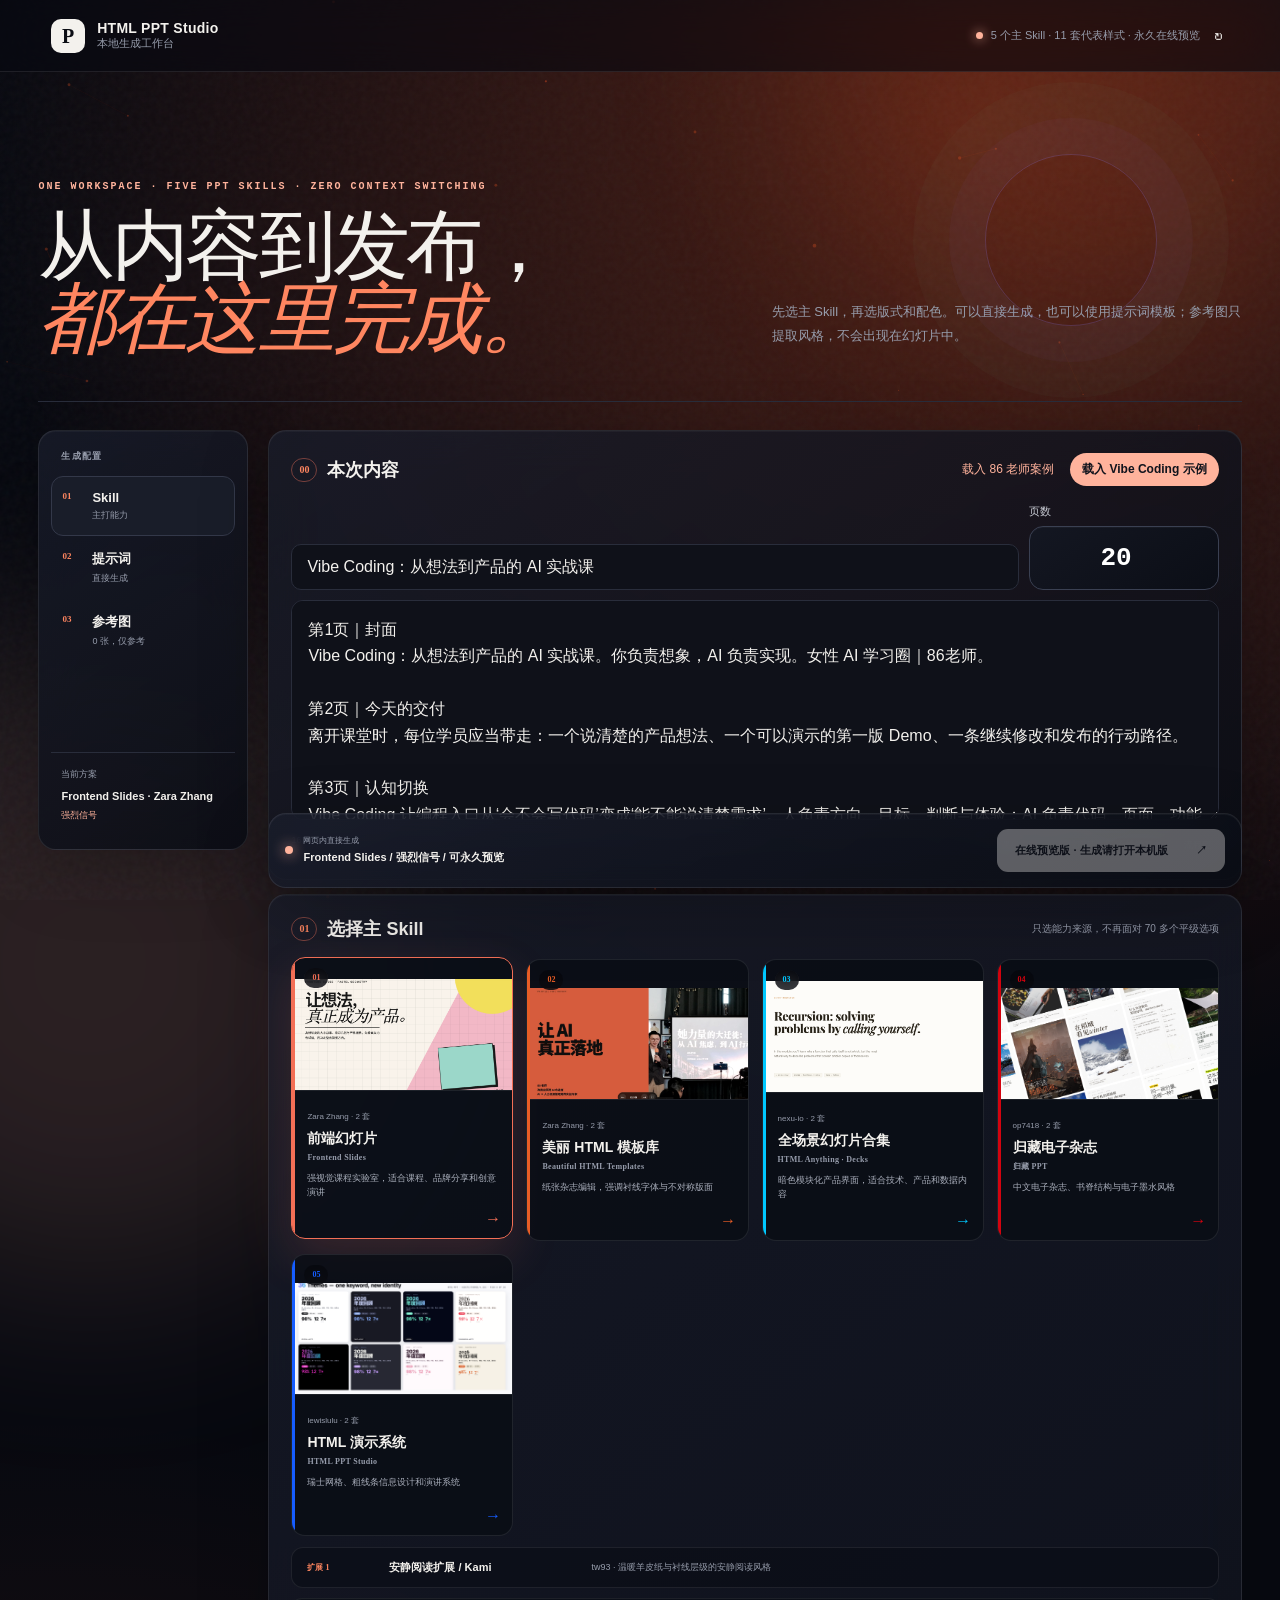
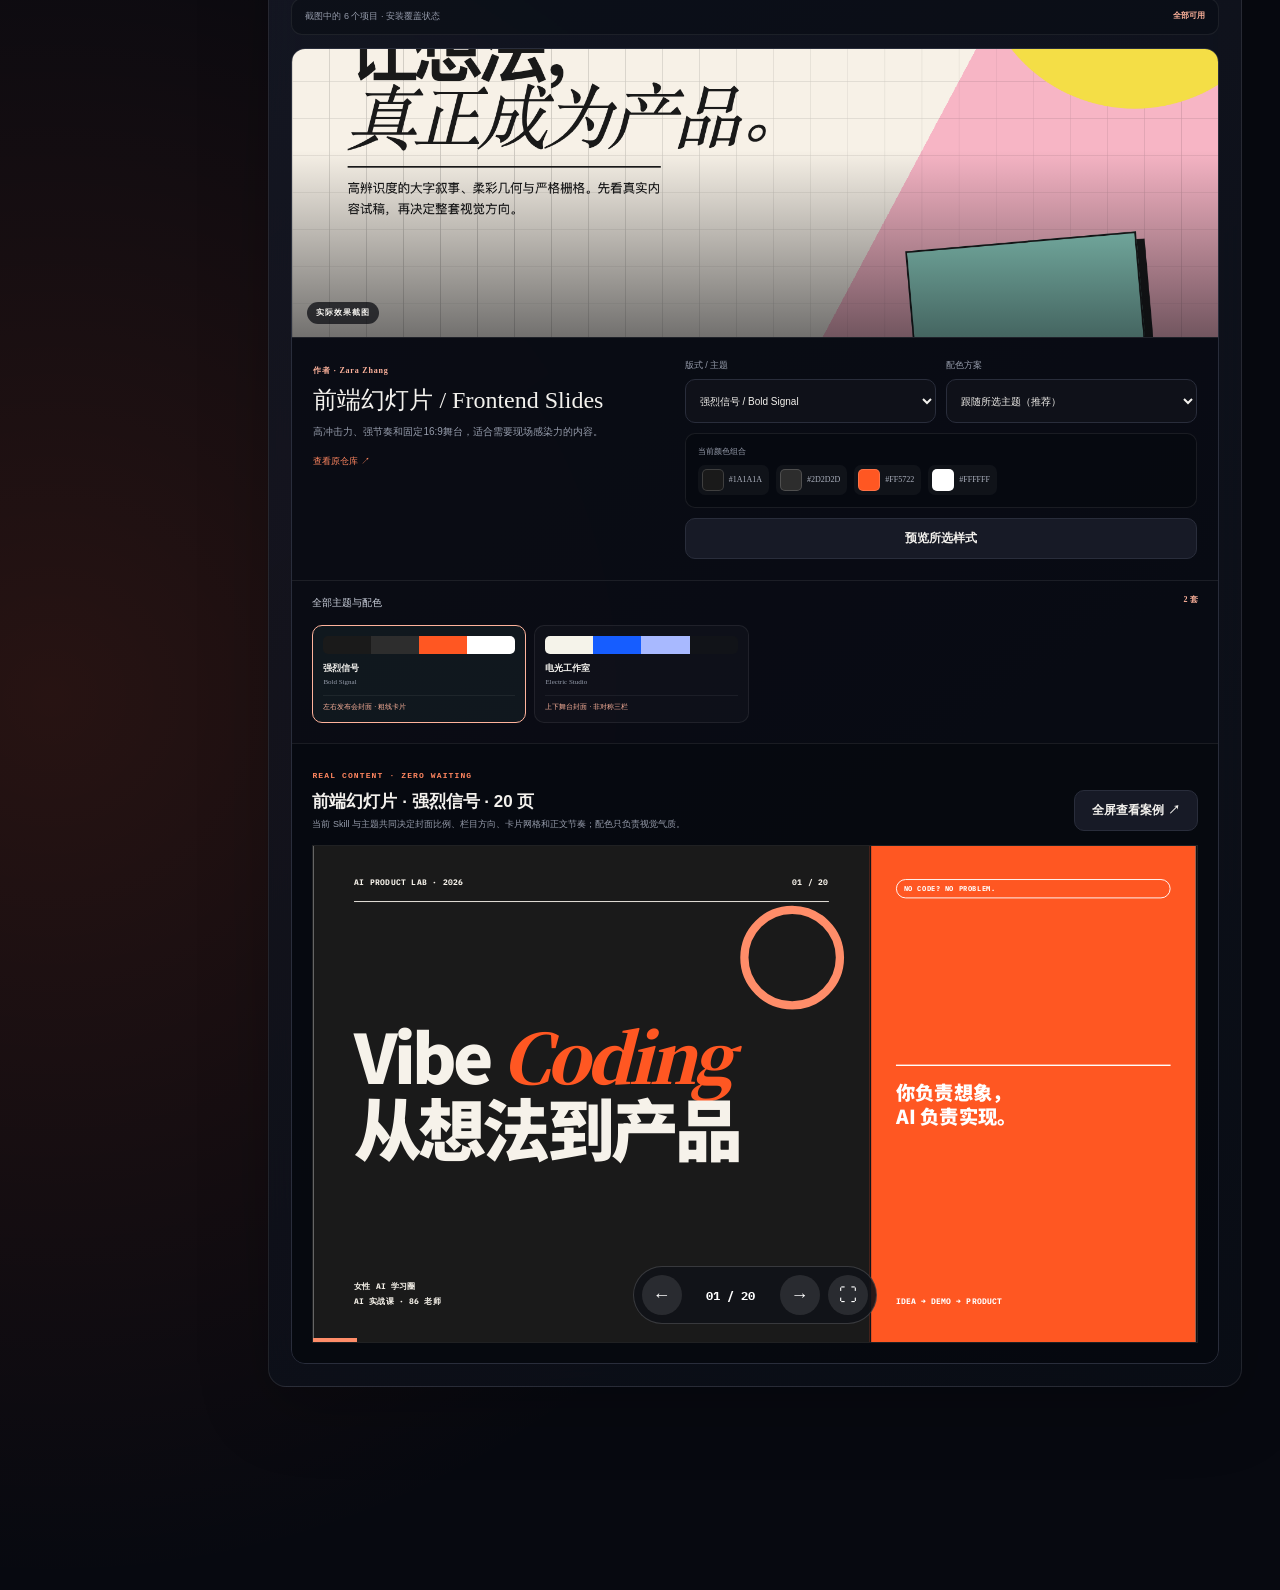
==== commit 60af606f: "fix: restore previews and vary template layouts" ====
--- a/index.html
+++ b/index.html
@@ -4,7 +4,7 @@
   <meta charset="utf-8">
   <meta name="viewport" content="width=device-width,initial-scale=1">
   <title>HTML PPT Studio · 生成工作台</title>
-  <link rel="stylesheet" href="./styles.css?v=20260814-2">
+  <link rel="stylesheet" href="./styles.css?v=20260814-3">
 </head>
 <body>
   <canvas id="ambient-canvas" aria-hidden="true"></canvas>
@@ -116,6 +116,6 @@
     <div class="modal-head"><div><small>LIVE PREVIEW</small><h3 id="preview-title">样式预览</h3></div><button class="close-btn" data-close="preview-dialog">×</button></div>
     <div id="preview-stage" class="preview-stage"></div>
   </dialog>
-  <script src="./app.js?v=20260814-2"></script>
+  <script src="./app.js?v=20260814-3"></script>
 </body>
 </html>
--- a/styles.css
+++ b/styles.css
@@ -32,7 +32,7 @@
 .skill-showcase{position:relative;aspect-ratio:16/5;overflow:hidden;border-bottom:1px solid rgba(255,255,255,.09)}.skill-showcase img{width:100%;height:100%;object-fit:cover;object-position:center;display:block}.skill-showcase:after{content:"";position:absolute;inset:0;background:linear-gradient(180deg,transparent 35%,rgba(5,7,12,.55))}.skill-showcase>span{position:absolute;z-index:2;left:15px;bottom:13px;font:700 8px/1 ui-monospace;letter-spacing:.12em;background:rgba(5,7,12,.7);padding:7px 9px;border-radius:99px}
 .detail-main{display:grid;grid-template-columns:.8fr 1.2fr;gap:30px;padding:21px}.detail-controls{align-content:start}.selected-palette{grid-column:1/3;padding:12px;border:1px solid rgba(255,255,255,.08);border-radius:10px;background:rgba(5,7,12,.45)}.selected-palette>small{display:block;font-size:8px;color:var(--muted);margin-bottom:8px}.selected-palette>div{display:flex;gap:7px;flex-wrap:wrap}.selected-palette span{display:flex;align-items:center;gap:5px;padding:4px 7px 4px 4px;border-radius:7px;background:rgba(255,255,255,.04)}.selected-palette i{width:22px;height:22px;border-radius:5px;background:var(--swatch);box-shadow:inset 0 0 0 1px rgba(255,255,255,.16)}.selected-palette b{font:500 8px/1 ui-monospace;color:#aeb3c0}
 .theme-drawer{border-top:1px solid rgba(255,255,255,.08);padding:0 20px 20px}.theme-drawer summary{list-style:none;cursor:pointer;padding:15px 0;display:flex;justify-content:space-between;font-size:10px;color:#cbd0dc}.theme-drawer summary::-webkit-details-marker{display:none}.theme-drawer summary b{font:700 8px/1 ui-monospace;color:var(--mint)}
-.theme-gallery{display:grid;grid-template-columns:repeat(4,minmax(0,1fr));gap:8px;max-height:350px;overflow:auto;padding-right:5px}.theme-chip{min-width:0;text-align:left;padding:10px;border-radius:10px;color:var(--text);background:rgba(255,255,255,.025);border:1px solid rgba(255,255,255,.07);cursor:pointer}.theme-chip.selected{border-color:var(--mint);background:rgba(116,224,189,.055)}.theme-chip>div{height:18px;display:flex;border-radius:5px;overflow:hidden;margin-bottom:8px}.theme-chip i{flex:1;background:var(--swatch)}.theme-chip b,.theme-chip small{display:block;white-space:nowrap;overflow:hidden;text-overflow:ellipsis}.theme-chip b{font-size:9px}.theme-chip small{font:500 7px/1.4 ui-monospace;color:var(--muted);margin-top:3px}
+.theme-gallery{display:grid;grid-template-columns:repeat(4,minmax(0,1fr));gap:8px;max-height:350px;overflow:auto;padding-right:5px}.theme-chip{min-width:0;text-align:left;padding:10px;border-radius:10px;color:var(--text);background:rgba(255,255,255,.025);border:1px solid rgba(255,255,255,.07);cursor:pointer}.theme-chip.selected{border-color:var(--mint);background:rgba(116,224,189,.055)}.theme-chip>div{height:18px;display:flex;border-radius:5px;overflow:hidden;margin-bottom:8px}.theme-chip i{flex:1;background:var(--swatch)}.theme-chip b,.theme-chip small,.theme-chip em{display:block;white-space:nowrap;overflow:hidden;text-overflow:ellipsis}.theme-chip b{font-size:9px}.theme-chip small{font:500 7px/1.4 ui-monospace;color:var(--muted);margin-top:3px}.theme-chip em{font-style:normal;font-size:7px;color:var(--mint);margin-top:7px;padding-top:6px;border-top:1px solid rgba(255,255,255,.06)}
 .reference-style-block{margin-bottom:14px}.mini-heading{display:flex;justify-content:space-between;align-items:center;margin-bottom:9px}.mini-heading span{font-size:11px}.mini-heading small{font-size:8px;color:var(--muted)}#reference-style-list{display:grid;grid-template-columns:1fr 2fr;gap:9px}.reference-style-card{min-height:112px;border:1px solid rgba(255,255,255,.08);border-radius:12px;background:rgba(8,11,18,.68);color:var(--text);padding:10px;text-align:left;display:flex;gap:12px;align-items:center;overflow:hidden}.reference-style-card.selected{border-color:var(--mint);box-shadow:0 0 0 2px rgba(116,224,189,.08)}.reference-style-card>img{width:150px;height:90px;object-fit:cover;border-radius:7px}.reference-style-card>.no-ref{width:74px;height:74px;display:grid;place-items:center;border:1px dashed rgba(255,255,255,.15);border-radius:50%;font:700 8px/1 ui-monospace;color:var(--muted)}.reference-style-card>div{min-width:0}.reference-style-card b,.reference-style-card small{display:block}.reference-style-card b{font-size:11px;margin-bottom:5px}.reference-style-card small{font-size:8px;color:var(--muted);line-height:1.5}.ref-swatches{display:flex;margin-top:8px}.ref-swatches i{width:26px;height:7px;background:var(--swatch)}
 .dropzone{background:rgba(8,11,18,.58)}
 @media(min-width:1080px){.prompt-template-list{grid-template-columns:repeat(4,1fr)}}
@@ -59,5 +59,5 @@
 
 /* V5 instant real-content case library */
 .sample-actions{display:flex;align-items:center;gap:13px}.sample-actions .featured{color:#10131c;background:var(--mint);border-radius:99px;padding:8px 12px;font-weight:800}.sample-actions .featured:hover{box-shadow:0 0 24px rgba(116,224,189,.23)}
-.instant-case{border-top:1px solid rgba(255,255,255,.08);padding:20px;background:rgba(5,8,13,.56)}.instant-case-head{display:flex;justify-content:space-between;align-items:end;gap:22px;margin-bottom:14px}.instant-case-head>div>span{font:800 8px/1 ui-monospace,SFMono-Regular,Menlo,monospace;letter-spacing:.14em;color:var(--coral)}.instant-case-head h3{font-size:17px;margin:8px 0 5px}.instant-case-head p{font-size:9px;color:var(--muted);margin:0}.instant-case-head button{flex:0 0 auto}.instant-case-stage{position:relative;aspect-ratio:16/9;background:#050608;border:1px solid rgba(255,255,255,.11);overflow:hidden}.instant-case-stage:before{content:'即时案例预览';position:absolute;z-index:0;inset:0;display:grid;place-items:center;color:var(--muted);font:700 9px ui-monospace}.instant-case-stage iframe{position:relative;z-index:1;width:100%;height:100%;border:0;background:#111}
+.instant-case{border-top:1px solid rgba(255,255,255,.08);padding:20px;background:rgba(5,8,13,.56)}.instant-case-head{display:flex;justify-content:space-between;align-items:end;gap:22px;margin-bottom:14px}.instant-case-head>div>span{font:800 8px/1 ui-monospace,SFMono-Regular,Menlo,monospace;letter-spacing:.14em;color:var(--coral)}.instant-case-head h3{font-size:17px;margin:8px 0 5px}.instant-case-head p{font-size:9px;color:var(--muted);margin:0}.instant-case-head button{flex:0 0 auto}.instant-case-stage{position:relative;aspect-ratio:16/9;background:#050608;border:1px solid rgba(255,255,255,.11);overflow:hidden}.instant-case-stage:before{content:'即时案例预览';position:absolute;z-index:0;inset:0;display:grid;place-items:center;color:var(--muted);font:700 9px ui-monospace}.instant-case-stage iframe{position:relative;z-index:1;width:100%;height:100%;border:0;background:#111;opacity:1;transition:opacity .18s ease}.instant-case-stage iframe.switching{opacity:.18}
 @media(max-width:760px){.sample-actions{align-items:flex-end;flex-direction:column;gap:4px}.sample-actions .text-btn{font-size:9px}.instant-case-head{display:block}.instant-case-head button{margin-top:12px}.instant-case{padding:12px}}
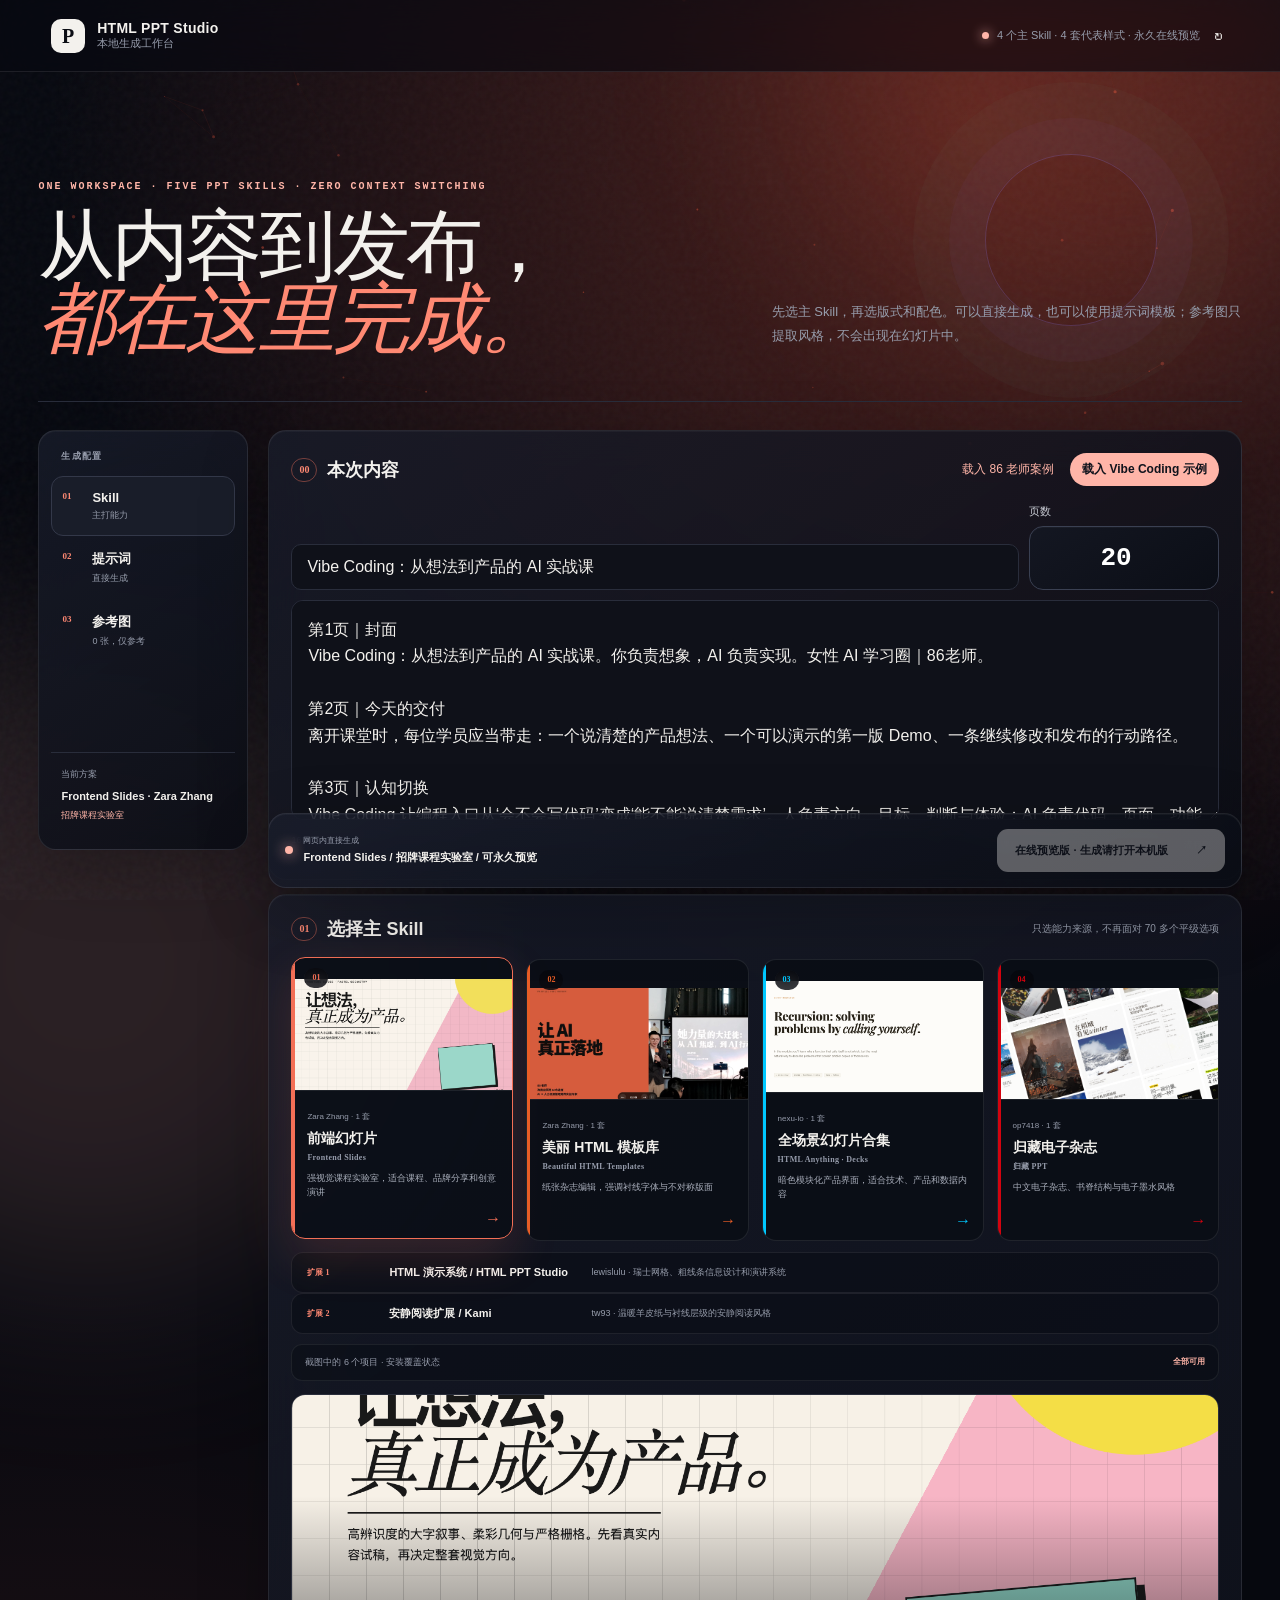
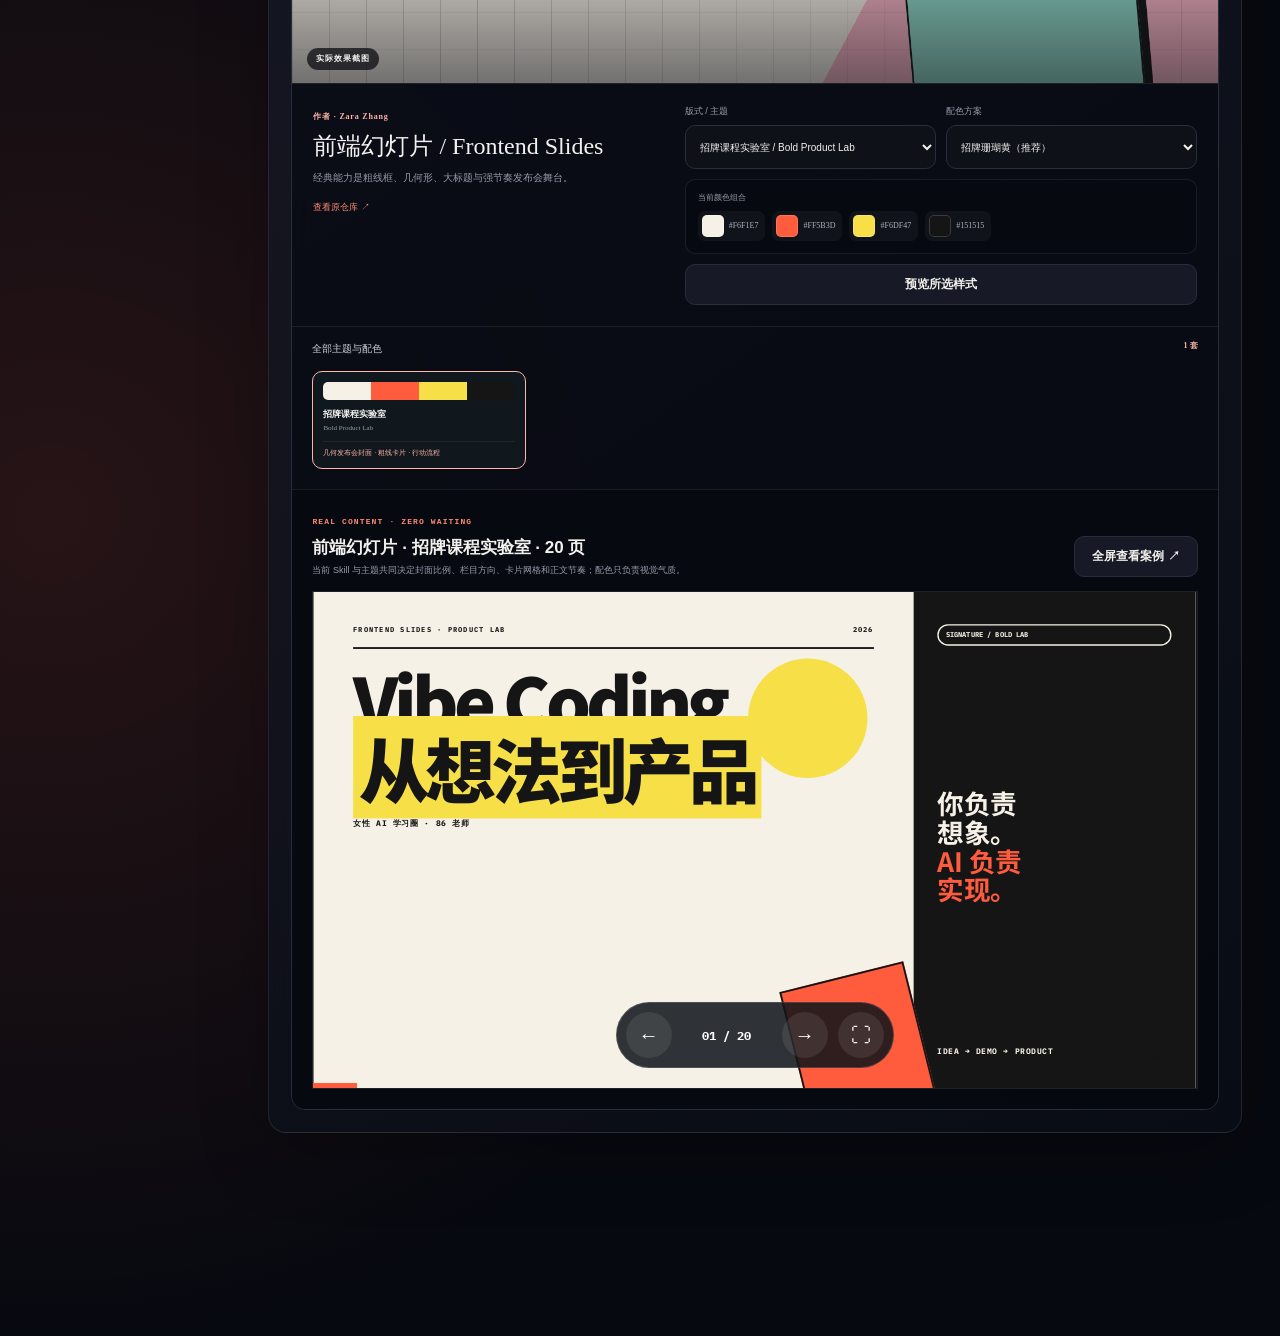
==== commit 453f9387: "feat: add four distinct signature deck systems" ====
--- a/index.html
+++ b/index.html
@@ -4,7 +4,7 @@
   <meta charset="utf-8">
   <meta name="viewport" content="width=device-width,initial-scale=1">
   <title>HTML PPT Studio · 生成工作台</title>
-  <link rel="stylesheet" href="./styles.css?v=20260814-3">
+  <link rel="stylesheet" href="./styles.css?v=20260814-4">
 </head>
 <body>
   <canvas id="ambient-canvas" aria-hidden="true"></canvas>
@@ -116,6 +116,6 @@
     <div class="modal-head"><div><small>LIVE PREVIEW</small><h3 id="preview-title">样式预览</h3></div><button class="close-btn" data-close="preview-dialog">×</button></div>
     <div id="preview-stage" class="preview-stage"></div>
   </dialog>
-  <script src="./app.js?v=20260814-3"></script>
+  <script src="./app.js?v=20260814-4"></script>
 </body>
 </html>
